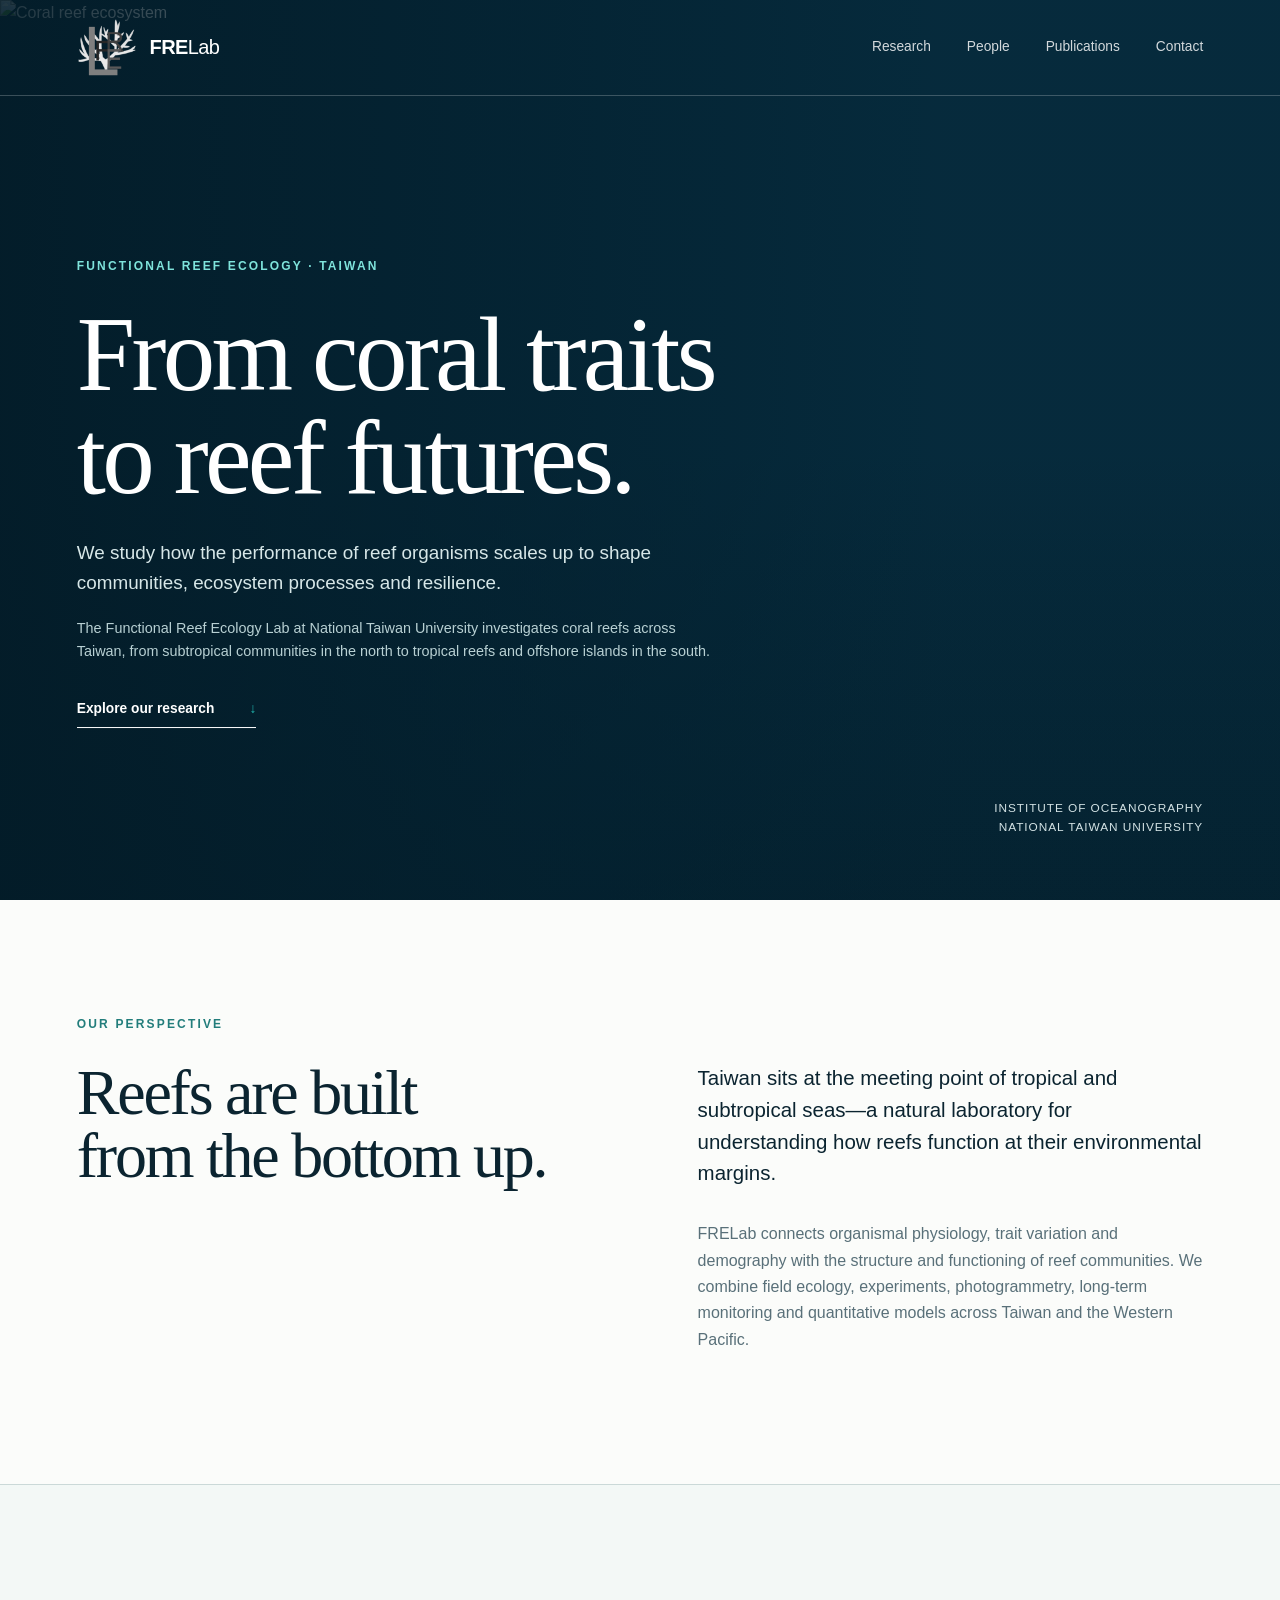
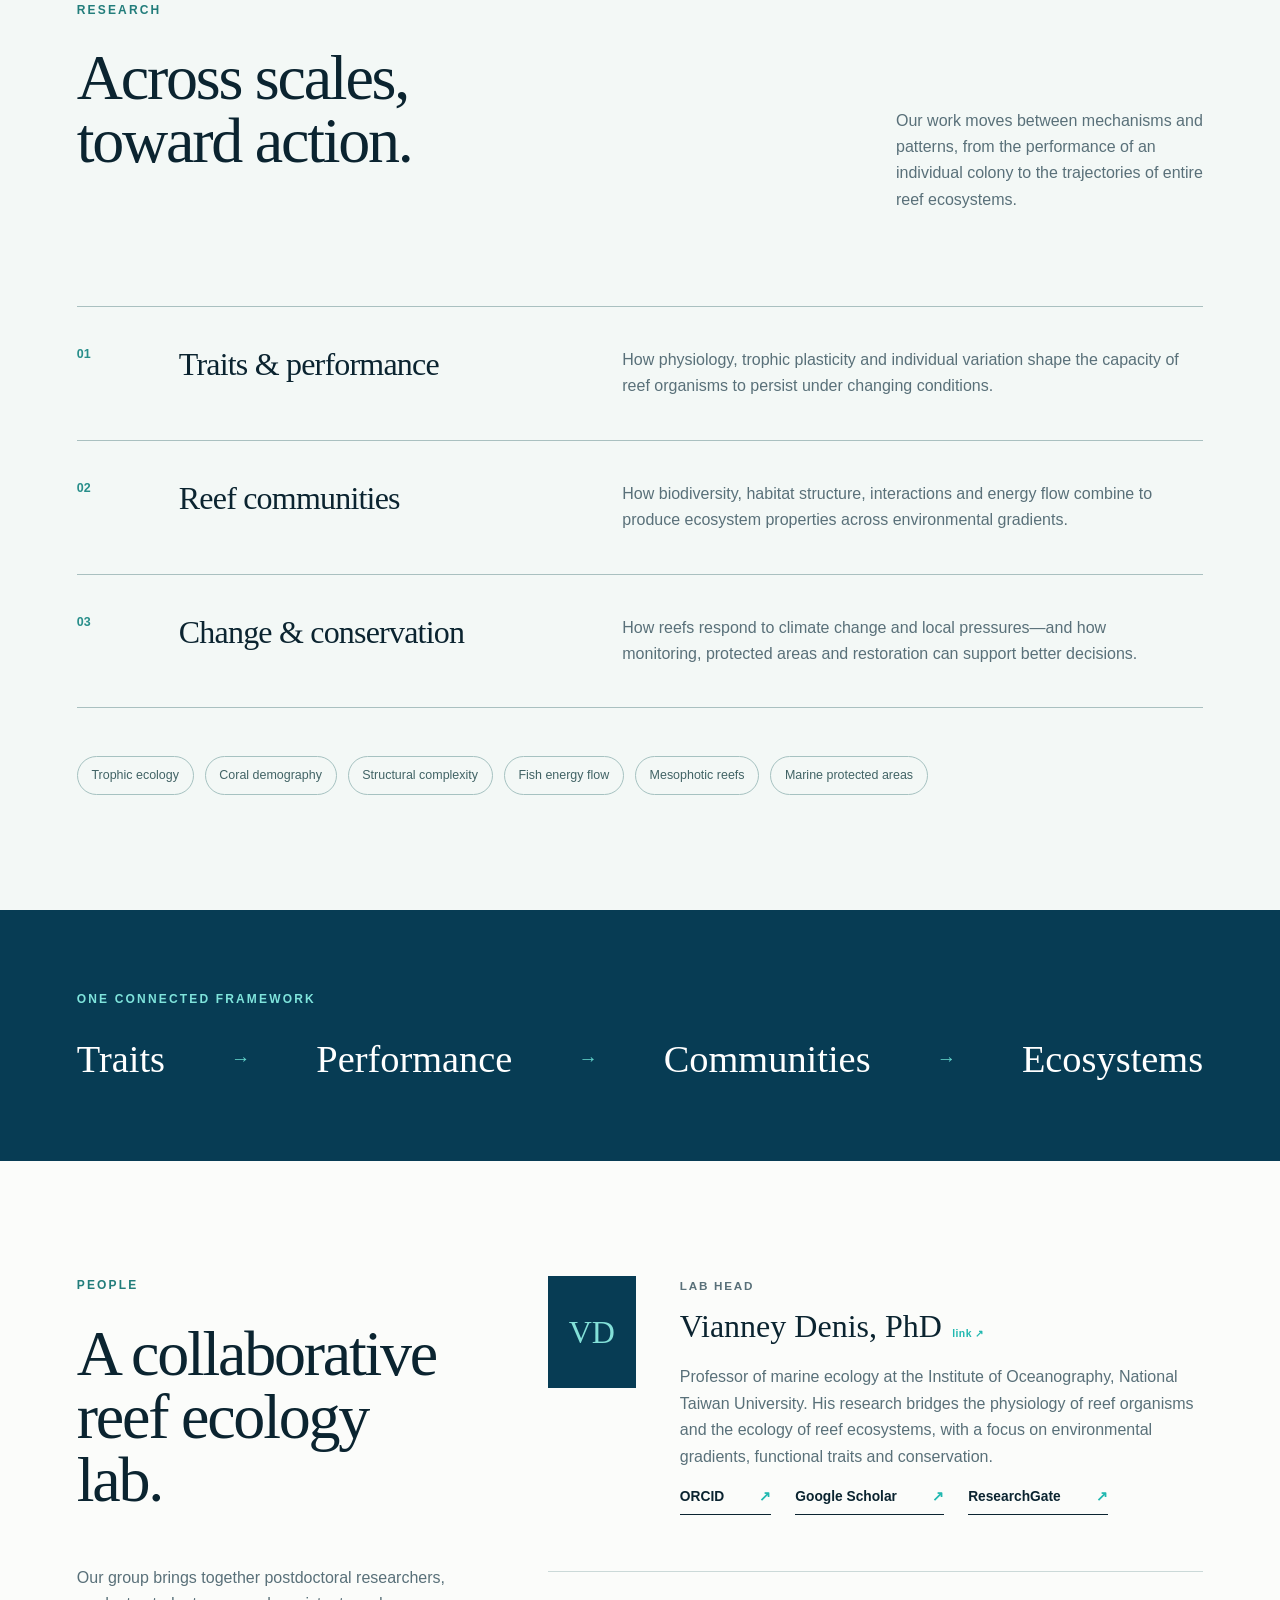
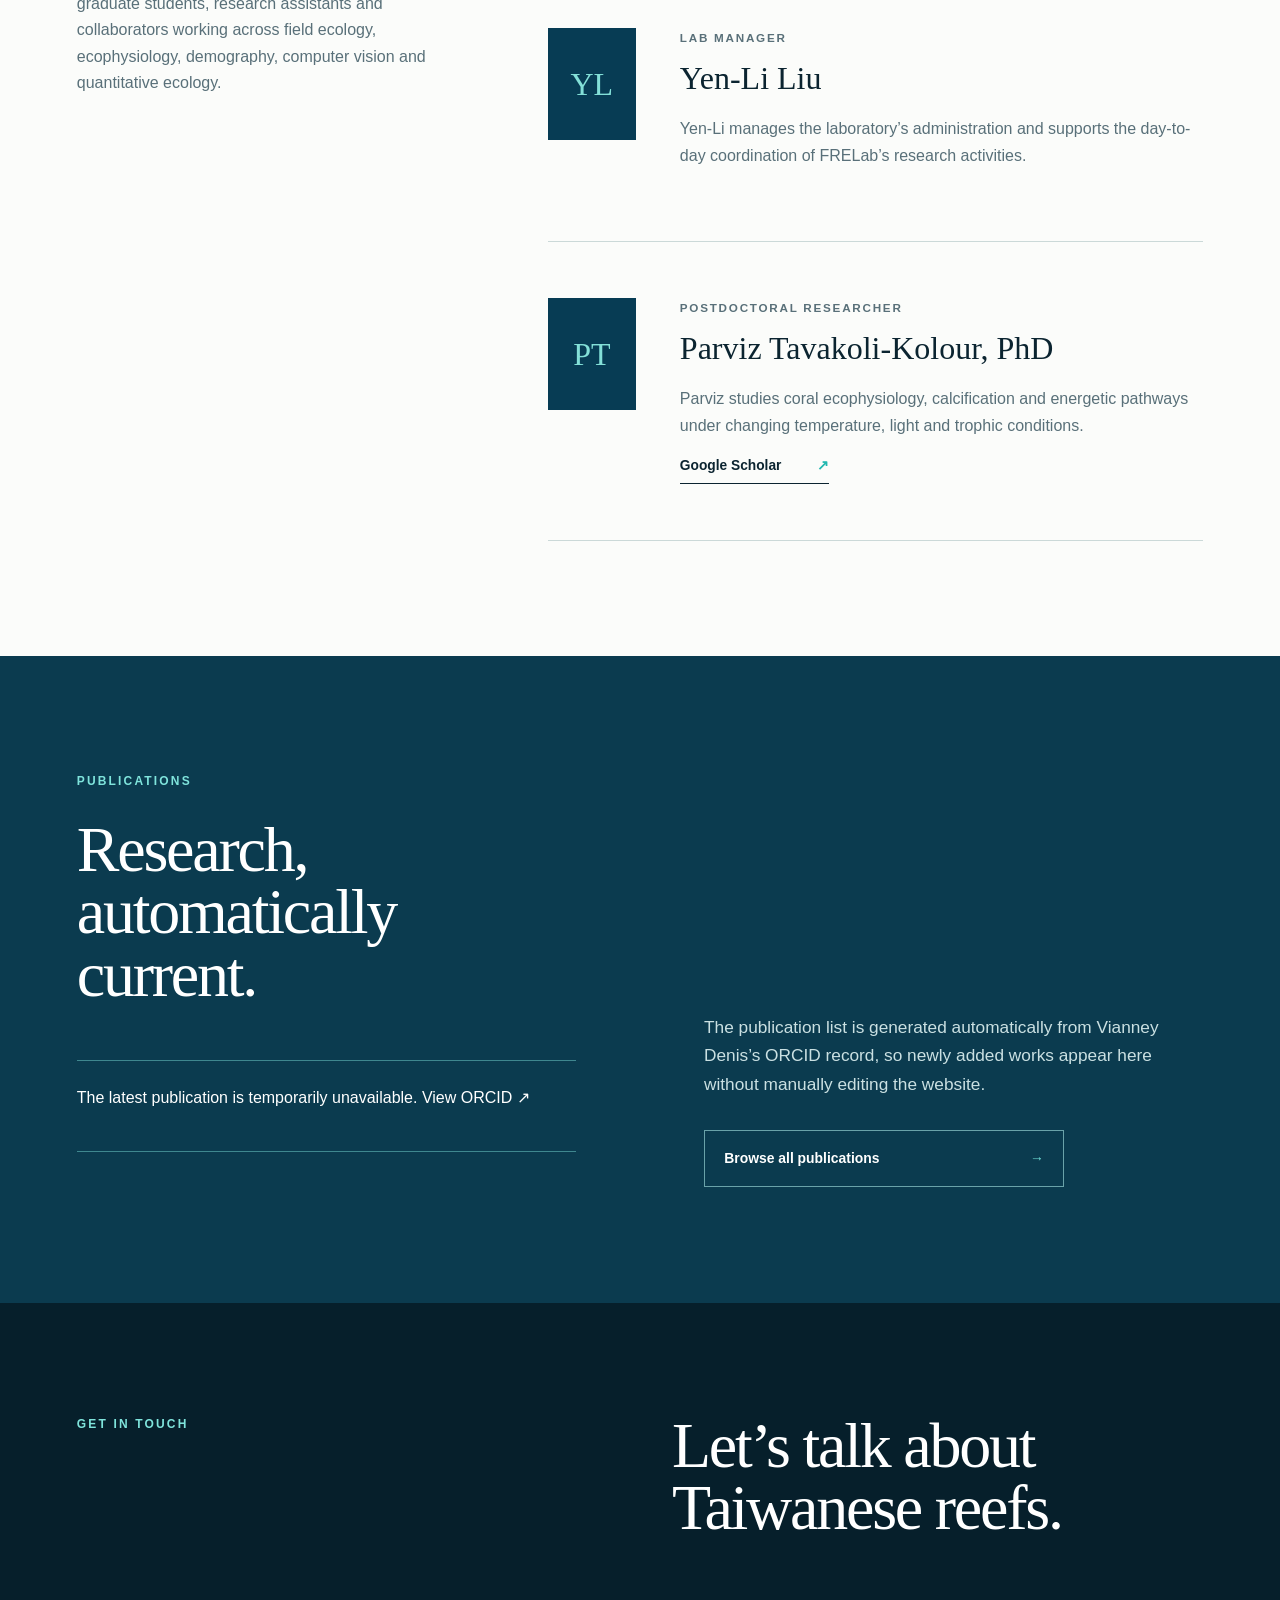
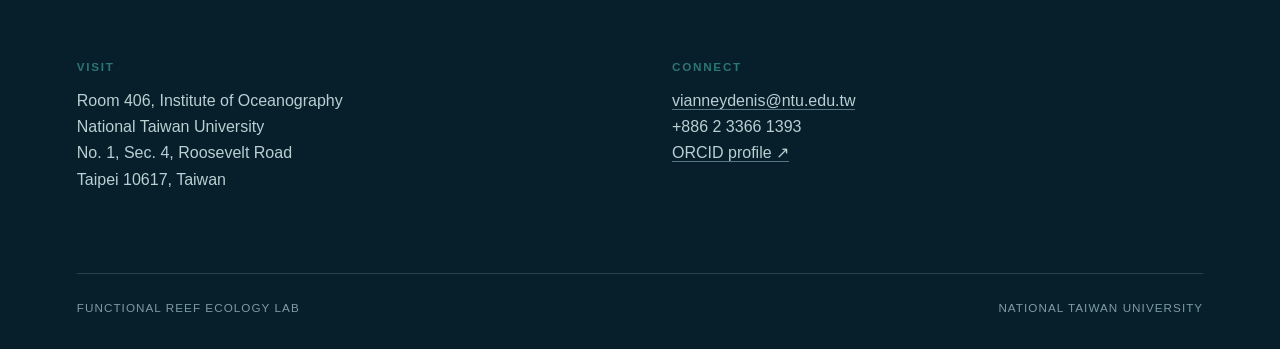
==== index.html @ 87654663 "Add JSON-LD structured data for FRELab Added structured data in JSON-LD format for the Functional Re" ====
<!doctype html>
<html lang="en">
<head>
  <meta charset="utf-8">
  <meta name="viewport" content="width=device-width, initial-scale=1">
  <meta name="google-site-verification"
    content="Ue0MdtuwjN1SpESiGgjMfUSFmOM5F8sFQWpg7HhYsVc">
  <title>Coral Reefs in Taiwan | Functional Reef Ecology Lab</title>
  <meta name="description"
    content="The Functional Reef Ecology Lab at National Taiwan University studies coral reefs across Taiwan, from organismal traits and demography to ecosystem functioning, resilience and conservation.">
  <link rel="canonical"
    href="https://ntu-frelab.github.io/FRELab/">
  <link rel="icon" href="favicon.png" type="image/png">
  <link rel="stylesheet" href="styles.css">
 <script type="application/ld+json">
{
  "@context": "https://schema.org",
  "@type": "ResearchOrganization",
  "name": "Functional Reef Ecology Lab",
  "alternateName": "FRELab",
  "url": "https://ntu-frelab.github.io/FRELab/",
  "logo": "https://ntu-frelab.github.io/FRELab/logo.png",
  "description": "The Functional Reef Ecology Lab at National Taiwan University investigates coral reefs across Taiwan, from organismal traits and demography to ecosystem functioning, resilience and conservation.",
  "parentOrganization": {
    "@type": "CollegeOrUniversity",
    "name": "National Taiwan University",
    "url": "https://www.ntu.edu.tw/english/"
  },
  "founder": {
    "@type": "Person",
    "name": "Vianney Denis",
    "sameAs": [
      "https://orcid.org/0000-0002-0914-5586",
      "https://scholar.google.com/citations?user=nASn9RYAAAAJ&hl=en",
      "https://www.researchgate.net/profile/Vianney-Denis"
    ]
  }
}
</script>
</head>
<body>
<main>
  <section class="hero">
    <header class="site-header">
  <a class="brand" href="index.html" aria-label="FRELab home">
    <img class="brand-logo" src="favicon.png" alt="">
    <span><b>FRE</b>Lab</span>
  </a>

  <nav aria-label="Main navigation">
    <a href="#research">Research</a>
    <a href="#people">People</a>
    <a href="publications.html">Publications</a>
    <a href="#contact">Contact</a>
  </nav>
</header>
    <img class="hero-image" src="/FRELab/reef-hero.jpg?v=2" alt="Coral reef ecosystem"><div class="hero-shade"></div>
    <div class="hero-copy">
      <p class="eyebrow light">Functional Reef Ecology · Taiwan</p>
      <h1>From coral traits<br>to reef futures.</h1>
      <p class="hero-intro">
        We study how the performance of reef organisms scales up to shape communities, ecosystem processes and resilience.
      </p>
      <p class="hero-location">
        The Functional Reef Ecology Lab at National Taiwan University investigates
        coral reefs across Taiwan, from subtropical communities in the north to
        tropical reefs and offshore islands in the south.
       </p>
      <a class="text-link light" href="#research">Explore our research <span>↓</span></a></div>
    <p class="hero-note">Institute of Oceanography<br>National Taiwan University</p>
  </section>

  <section class="intro section-pad"><p class="eyebrow">Our perspective</p><div class="intro-grid"><h2>Reefs are built<br>from the bottom up.</h2><div><p class="lead">Taiwan sits at the meeting point of tropical and subtropical seas—a natural laboratory for understanding how reefs function at their environmental margins.</p><p>FRELab connects organismal physiology, trait variation and demography with the structure and functioning of reef communities. We combine field ecology, experiments, photogrammetry, long-term monitoring and quantitative models across Taiwan and the Western Pacific.</p></div></div></section>

  <section id="research" class="research section-pad"><div class="section-top"><div><p class="eyebrow">Research</p><h2>Across scales,<br>toward action.</h2></div><p>Our work moves between mechanisms and patterns, from the performance of an individual colony to the trajectories of entire reef ecosystems.</p></div>
    <div class="research-list">
      <article><span>01</span><h3>Traits &amp; performance</h3><p>How physiology, trophic plasticity and individual variation shape the capacity of reef organisms to persist under changing conditions.</p></article>
      <article><span>02</span><h3>Reef communities</h3><p>How biodiversity, habitat structure, interactions and energy flow combine to produce ecosystem properties across environmental gradients.</p></article>
      <article><span>03</span><h3>Change &amp; conservation</h3><p>How reefs respond to climate change and local pressures—and how monitoring, protected areas and restoration can support better decisions.</p></article>
    </div>
    <div class="topics"><span>Trophic ecology</span><span>Coral demography</span><span>Structural complexity</span><span>Fish energy flow</span><span>Mesophotic reefs</span><span>Marine protected areas</span></div>
  </section>

  <section class="scale-band"><p class="eyebrow light">One connected framework</p><div class="scale-flow"><span>Traits</span><i>→</i><span>Performance</span><i>→</i><span>Communities</span><i>→</i><span>Ecosystems</span></div></section>

  <section id="people" class="people section-pad">
  <div class="people-title">
    <p class="eyebrow">People</p>

    <h2>
      A collaborative<br>
      reef ecology lab.
    </h2>

    <p class="people-summary">
      Our group brings together postdoctoral researchers, graduate students,
      research assistants and collaborators working across field ecology,
      ecophysiology, demography, computer vision and quantitative ecology.
    </p>
  </div>

  <div class="people-list">
    <div class="pi-card">
      <div class="initials">VD</div>

      <div>
        <p class="label">Lab head</p>
        <h3 class="pi-name">
  Vianney Denis, PhD
  <a
    class="name-link"
    href="https://www.oc.ntu.edu.tw/en/staffs-en/faculty-members/28133/"
    target="_blank"
    rel="noopener noreferrer"
  >link ↗</a>
</h3>

        <p>
          Professor of marine ecology at the Institute of Oceanography,
          National Taiwan University. His research bridges the physiology of
          reef organisms and the ecology of reef ecosystems, with a focus on
          environmental gradients, functional traits and conservation.
        </p>

        <div class="profile-links">
          <a
            class="text-link"
            href="https://orcid.org/0000-0002-0914-5586"
            target="_blank"
            rel="noreferrer"
          >
            ORCID <span>↗</span>
          </a>

          <a
            class="text-link"
            href="https://scholar.google.com/citations?user=nASn9RYAAAAJ&amp;hl=en"
            target="_blank"
            rel="noreferrer"
          >
            Google Scholar <span>↗</span>
          </a>

          <a
            class="text-link"
            href="https://www.researchgate.net/profile/Vianney-Denis?ev=hdr_xprf"
            target="_blank"
            rel="noreferrer"
          >
            ResearchGate <span>↗</span>
          </a>
        </div>
      </div>
    </div>

    <div class="pi-card">
      <div class="initials">YL</div>

      <div>
        <p class="label">Lab manager</p>
        <h3>Yen-Li Liu</h3>

        <p>
          Yen-Li manages the laboratory’s administration and supports the
          day-to-day coordination of FRELab’s research activities.
        </p>
      </div>
    </div>

    <div class="pi-card">
      <div class="initials">PT</div>

      <div>
        <p class="label">Postdoctoral researcher</p>
        <h3>Parviz Tavakoli-Kolour, PhD</h3>

        <p>
          Parviz studies coral ecophysiology, calcification and energetic
          pathways under changing temperature, light and trophic conditions.
        </p>

        <div class="profile-links">
          <a
            class="text-link"
            href="https://scholar.google.com/citations?user=l_zzIt8AAAAJ&hl=en"
            target="_blank"
            rel="noreferrer"
          >
            Google Scholar <span>↗</span>
          </a>
        </div>
      </div>
    </div>
  </div>
</section>    
<section class="publications-callout section-pad">
  <div>
    <p class="eyebrow light">Publications</p>

    <h2>
      Research,<br>
      automatically current.
    </h2>

    <!-- The newest publication appears beneath the heading -->
    <div id="latest-publication">
      <p class="latest-status">Loading latest publication…</p>
    </div>
  </div>

  <div>
    <p>
      The publication list is generated automatically from Vianney Denis’s
      ORCID record, so newly added works appear here without manually editing
      the website.
    </p>

    <a class="button-link" href="publications.html">
      Browse all publications <span>→</span>
    </a>
  </div>
</section>
</main>
<footer id="contact" class="footer"><div class="footer-heading"><p class="eyebrow light">Get in touch</p><h2>Let’s talk about Taiwanese reefs.</h2></div><div class="contact-grid"><div><p class="label">Visit</p><p>Room 406, Institute of Oceanography<br>National Taiwan University<br>No. 1, Sec. 4, Roosevelt Road<br>Taipei 10617, Taiwan</p></div><div><p class="label">Connect</p><p><a href="mailto:vianneydenis@ntu.edu.tw">vianneydenis@ntu.edu.tw</a><br>+886 2 3366 1393<br><a href="https://orcid.org/0000-0002-0914-5586" target="_blank" rel="noreferrer">ORCID profile ↗</a></p></div></div><div class="footer-base"><span>Functional Reef Ecology Lab</span><span>National Taiwan University</span></div></footer>
<script src="latest-publication.js"></script>
</body>
</html>
---- styles.css ----
:root{--ink:#0b2430;--ocean:#073c54;--deep:#062b3d;--aqua:#21b8b0;--foam:#f3f8f6;--paper:#fbfcfa;--line:#cbd9d8;--soft:#597079}*{box-sizing:border-box}html{scroll-behavior:smooth}body{margin:0;background:var(--paper);color:var(--ink);font-family:Arial,Helvetica,sans-serif;font-size:16px;line-height:1.65}a{color:inherit;text-decoration:none}.section-pad{padding:clamp(5rem,9vw,9rem) max(6vw,calc((100vw - 1240px)/2))}.eyebrow{margin:0 0 1.7rem;color:#227d7b;font-size:.75rem;font-weight:700;letter-spacing:.18em;text-transform:uppercase}.eyebrow.light{color:#7fe4dc}.label{margin:0 0 .7rem;color:#2d7575;font-size:.73rem;font-weight:700;letter-spacing:.15em;text-transform:uppercase}h1,h2,h3,p{margin-top:0}h1,h2{font-family:Georgia,'Times New Roman',serif;font-weight:400;letter-spacing:-.035em;line-height:.98}
.hero{min-height:760px;height:100svh;position:relative;overflow:hidden;background:var(--deep);color:#fff}
.hero-image{position:absolute;inset:0;width:100%;height:100%;object-fit:cover;object-position:center;display:block;z-index:0;transform:none}
.hero-shade{position:absolute;inset:0;z-index:1;background:linear-gradient(90deg,rgba(3,27,39,.88),rgba(3,31,45,.58) 42%,rgba(3,31,45,.05) 74%),linear-gradient(0deg,rgba(3,24,34,.45),transparent 50%)}.site-header{position:relative;z-index:5;height:96px;padding:0 6vw;display:flex;align-items:center;justify-content:space-between;border-bottom:1px solid rgba(255,255,255,.22);color:#fff}.brand{display:flex;align-items:center;gap:.8rem;font-size:1.25rem;letter-spacing:-.03em}.mark{display:flex;align-items:flex-end;gap:3px;width:23px;height:23px;transform:rotate(-15deg)}.mark span{width:5px;border-radius:5px 5px 1px 1px;background:#66ddd4}.mark span:nth-child(1){height:13px}.mark span:nth-child(2){height:22px}.mark span:nth-child(3){height:17px}.site-header nav{display:flex;gap:2.25rem;font-size:.86rem}.site-header nav a{opacity:.82}.site-header nav a:hover{opacity:1}.hero-copy{position:absolute;z-index:2;left:6vw;top:50%;transform:translateY(-41%);max-width:770px}.hero-copy h1{margin:0 0 1.75rem;font-size:clamp(4.4rem,8.2vw,8rem)}
.hero-intro{
  max-width:600px;
  margin-bottom:2rem;
  font-size:1.18rem;
  line-height:1.6;
  color:#d7e7e8
}

/* Smaller Taiwan-focused description */
.hero-location {
  max-width: 650px;
  margin: -0.8rem 0 2rem;
  color: #b8d0d3;
  font-size: 0.9rem;
  line-height: 1.6;
}

.text-link{display:inline-flex;align-items:center;gap:2.2rem;padding-bottom:.35rem;border-bottom:1px solid;font-size:.86rem;font-weight:700}.text-link.light{color:#fff}.text-link span{color:var(--aqua)}.hero-note{position:absolute;z-index:2;right:6vw;bottom:4rem;margin:0;text-align:right;font-size:.74rem;letter-spacing:.08em;line-height:1.55;text-transform:uppercase;color:#d3e2e4}
.intro{background:var(--paper)}.intro-grid{display:grid;grid-template-columns:1fr 1fr;gap:9vw;align-items:start}.intro h2,.section-top h2,.people-title h2{font-size:clamp(3.2rem,5vw,5.2rem)}.intro-grid>div p{color:var(--soft);max-width:620px}.intro-grid .lead{font-size:1.28rem;color:var(--ink);line-height:1.55;margin-bottom:2rem}.research{background:var(--foam);border-top:1px solid var(--line)}.section-top{display:grid;grid-template-columns:1.4fr .6fr;gap:8vw;align-items:end}.section-top>p{color:var(--soft);max-width:430px;margin-bottom:.8rem}.research-list{margin-top:5rem;border-top:1px solid #a9c0c0}.research-list article{display:grid;grid-template-columns:70px minmax(240px,.85fr) 1.2fr;gap:2rem;padding:2.5rem 0;border-bottom:1px solid #a9c0c0}.research-list article>span{color:#278e8a;font:700 .78rem Arial}.research-list h3{margin:0;font:400 2rem/1.1 Georgia,serif;letter-spacing:-.025em}.research-list p{margin:0;color:var(--soft);max-width:560px}.topics{display:flex;flex-wrap:wrap;gap:.7rem;margin-top:3rem}.topics span{padding:.5rem .85rem;border:1px solid #a6c2c1;border-radius:99px;font-size:.78rem;color:#416365}
.scale-band{padding:5rem 6vw;color:#fff;background:var(--ocean)}.scale-flow{display:flex;justify-content:space-between;align-items:center;gap:2rem;font:400 clamp(1.6rem,3vw,3.2rem) Georgia,serif}.scale-flow i{color:#62d3cb;font:normal 1.2rem Arial}.people{display:grid;grid-template-columns:.72fr 1.28fr;gap:8vw}.people-title{position:sticky;top:3rem;align-self:start}.pi-card{display:grid;grid-template-columns:100px 1fr;gap:2rem;padding-bottom:3.5rem;border-bottom:1px solid var(--line)}.initials{width:88px;height:112px;display:grid;place-items:center;background:var(--ocean);color:#83e0d8;font:400 2rem Georgia,serif}.pi-card h3{font:400 2rem/1.2 Georgia,serif;margin-bottom:1.2rem}.pi-card p{color:var(--soft)}.team-note{display:grid;grid-template-columns:100px 1fr;gap:2rem;padding-top:3rem}.team-note p:last-child{color:var(--soft);margin:0}.publications-callout{display:grid;grid-template-columns:1fr 1fr;gap:10vw;background:#0b3b4f;color:#fff;align-items:end}.publications-callout h2{font-size:clamp(3.2rem,5vw,5.4rem)}.publications-callout>div:last-child p{color:#cae0e2;font-size:1.08rem;max-width:520px}.button-link{display:flex;justify-content:space-between;max-width:360px;margin-top:2rem;padding:1rem 1.2rem;border:1px solid #6aa2a9;font-size:.87rem;font-weight:700}.button-link span{color:#70ded6}
.footer{padding:7rem 6vw 2rem;background:#061f2b;color:#fff}.footer-heading{display:grid;grid-template-columns:1fr 1fr;gap:4rem}.footer h2{font-size:clamp(3rem,5vw,5.4rem)}.contact-grid{display:grid;grid-template-columns:1fr 1fr;gap:4rem;margin:4rem 0}.contact-grid p:not(.label){color:#b9cfd2}.contact-grid a{border-bottom:1px solid #557681}.footer-base{padding-top:1.5rem;border-top:1px solid #27424d;display:flex;justify-content:space-between;color:#7f9ba1;font-size:.73rem;letter-spacing:.09em;text-transform:uppercase}
.pub-page{background:#f7faf8}.pub-header{background:var(--deep)}.pub-intro{padding-bottom:4rem}.pub-intro h1{font-size:clamp(4rem,8vw,8rem);margin-bottom:3rem}.pub-summary{display:grid;grid-template-columns:1fr 1fr;gap:5rem;border-top:1px solid var(--line);padding-top:1.5rem;color:var(--soft)}.pub-summary p{max-width:520px}.pub-summary a{justify-self:end;color:#167875;font-size:.85rem;font-weight:700}.pub-list{padding-top:2rem}.year-group{display:grid;grid-template-columns:180px 1fr;border-top:1px solid var(--line);padding:3rem 0}.year-group>h2{font-size:2.8rem;color:#197b78}.year-group article{display:grid;grid-template-columns:45px 1fr;gap:1rem;padding-bottom:2rem;margin-bottom:2rem;border-bottom:1px solid #d8e3e1}.year-group article>span{font-size:.7rem;color:#799092}.year-group article h3{font:400 1.2rem/1.4 Georgia,serif;margin:0 0 .5rem}.year-group article h3 a:hover{color:#157d79}.year-group article p{color:#698084;font-size:.82rem;margin:0}.pub-error{padding:4rem;background:#fff;border:1px solid var(--line)}.pub-error h2{font-size:2.2rem}.pub-error a{text-decoration:underline}.back-home{padding:0 6vw 5rem;color:#167875;font-weight:700}.pub-loading{display:flex;align-items:center;gap:1rem;padding:3rem 0;border-top:1px solid var(--line)}.pub-loading p{margin:0}.pub-loading span{width:18px;height:18px;border:2px solid var(--line);border-top-color:var(--aqua);border-radius:50%;animation:spin .8s linear infinite}@keyframes spin{to{transform:rotate(360deg)}}

/* Latest publication displayed on the homepage */
#latest-publication {
  max-width: 560px;
  margin: 2.2rem 0;
  padding: 1.5rem 0;
  border-top: 1px solid rgba(127, 228, 220, 0.45);
  border-bottom: 1px solid rgba(127, 228, 220, 0.45);
}

#latest-publication .latest-label {
  margin: 0 0 0.8rem;
  color: #7fe4dc;
  font-size: 0.72rem;
  font-weight: 700;
  letter-spacing: 0.15em;
  text-transform: uppercase;
}

#latest-publication h3 {
  margin: 0 0 0.8rem;
  color: #fff;
  font: 400 1.35rem/1.4 Georgia, "Times New Roman", serif;
  letter-spacing: -0.015em;
}

#latest-publication h3 a:hover {
  color: #7fe4dc;
}

#latest-publication .latest-meta {
  margin: 0;
  color: #a9cacc;
  font-size: 0.82rem;
  line-height: 1.5;
}

#latest-publication .latest-status {
  margin: 0;
  color: #a9cacc;
  font-size: 0.9rem;
}

@media(max-width:760px){.site-header{height:76px}.site-header nav{gap:1rem}.site-header nav a:nth-child(1),.site-header nav a:nth-child(2){display:none}.hero{min-height:680px}.hero-copy{top:48%;right:6vw}.hero-copy h1{font-size:clamp(3.5rem,16vw,5rem)}.hero-note{display:none}.intro-grid,.section-top,.people,.publications-callout,.pub-summary,.footer-heading{grid-template-columns:1fr}.intro-grid,.section-top{gap:2rem}.research-list article{grid-template-columns:35px 1fr;gap:1rem}.research-list article p{grid-column:2}.scale-flow{display:grid;grid-template-columns:1fr 28px}.scale-flow i:last-of-type{display:none}.people-title{position:static}.pi-card{grid-template-columns:70px 1fr}.initials{width:64px;height:84px;font-size:1.5rem}.team-note{grid-template-columns:70px 1fr}.contact-grid{grid-template-columns:1fr;gap:2rem}.footer-base{flex-direction:column;gap:.5rem}.year-group{grid-template-columns:1fr}.year-group>h2{margin-bottom:2rem}.pub-summary a{justify-self:start}}@media(prefers-reduced-motion:reduce){html{scroll-behavior:auto}.pub-loading span{animation:none}}
.people-title{position:static}.people-summary{max-width:430px;margin:2rem 0 0;color:var(--soft)}.profile-links{display:flex;flex-wrap:wrap;gap:1rem 1.5rem}

.site-header .brand-logo {
  display: block;
  flex: 0 0 60px;
  width: 60px;
  height: 60px;
  max-width: 60px;
  max-height: 60px;
  object-fit: contain;
}

/* GitHub Pages robustness: use a real full-size image instead of a CSS background. */
.people-list{min-width:0}
.people-list .pi-card{padding:3.5rem 0}
.people-list .pi-card:first-child{padding-top:0}

/* Small link beside Vianney Denis's name */
.pi-name {
  display: flex;
  align-items: baseline;
  flex-wrap: wrap;
  gap: 0.65rem;
}

.pi-name .name-link {
  font-family: Arial, Helvetica, sans-serif;
  font-size: 0.65rem;
  font-weight: 600;
  line-height: 1;
  color: var(--aqua);
  text-decoration: none;
  letter-spacing: 0.04em;
}

.pi-name .name-link:hover {
  text-decoration: underline;
}
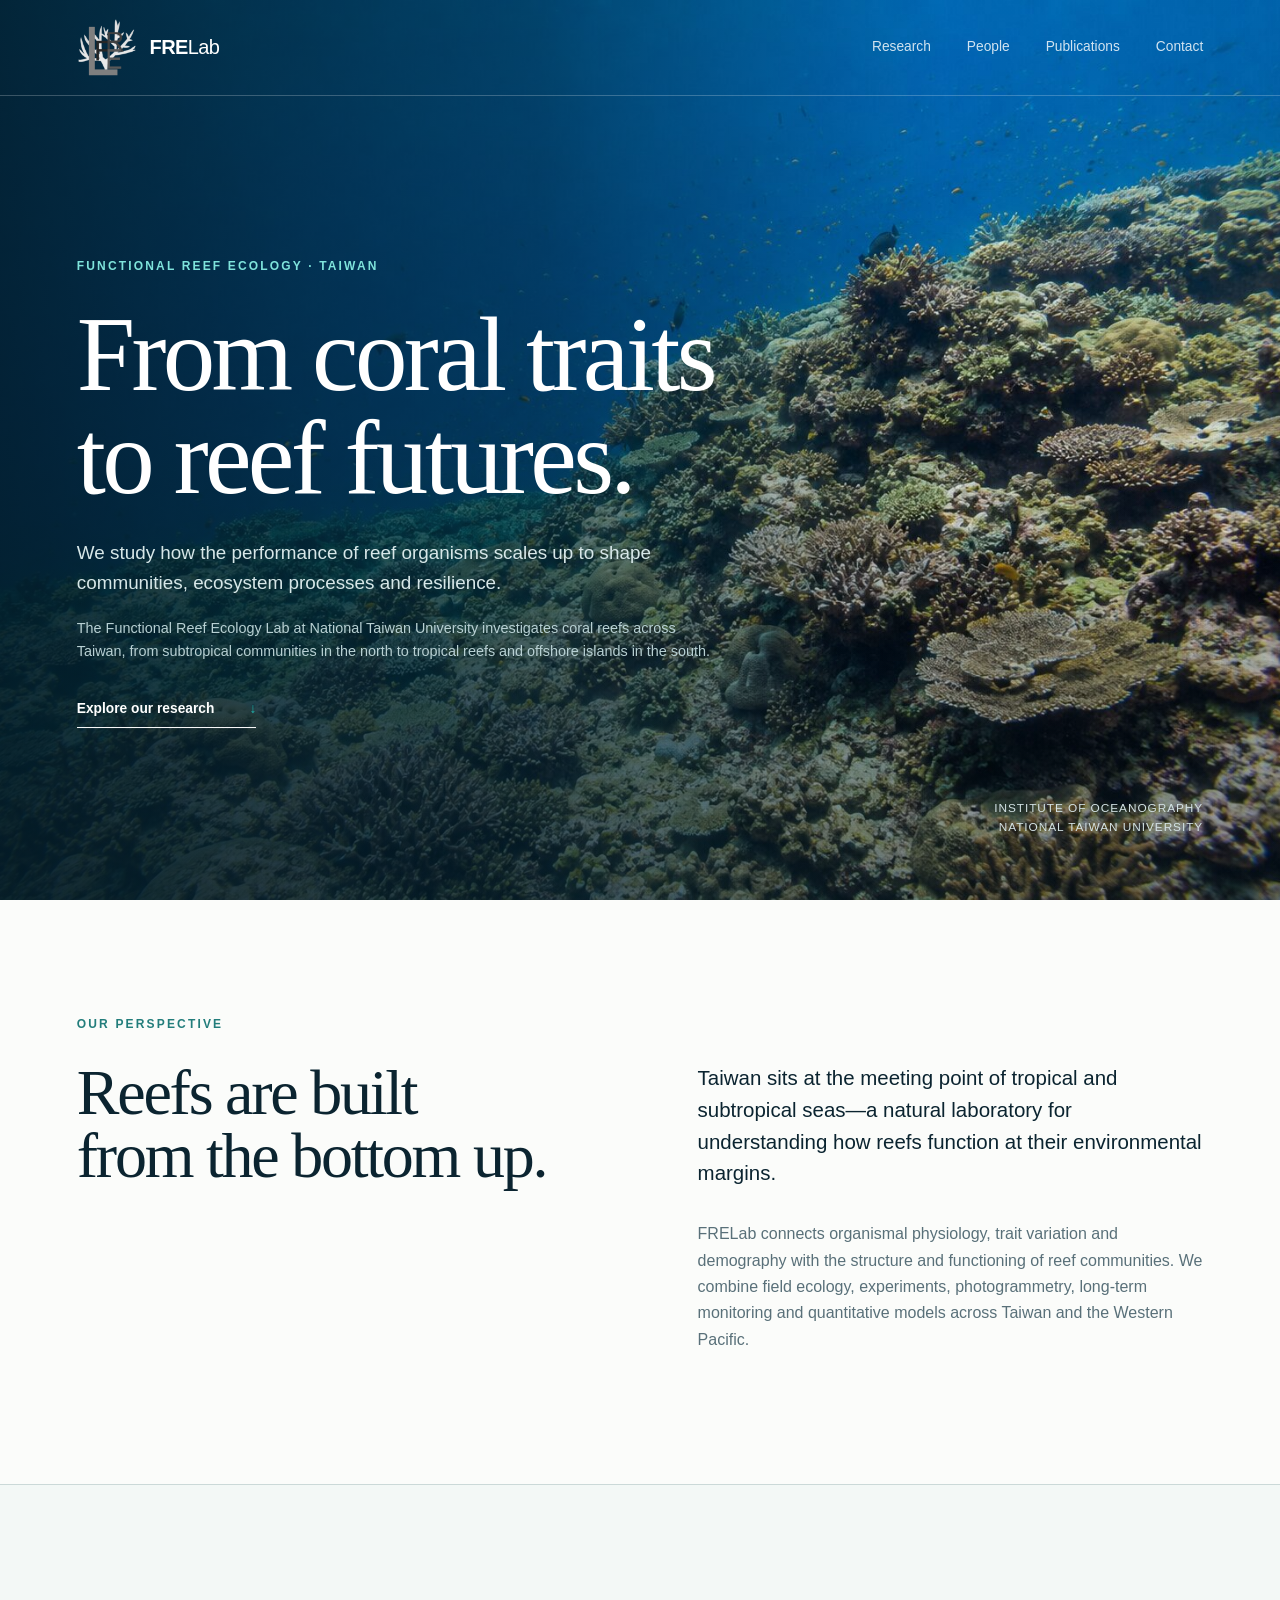
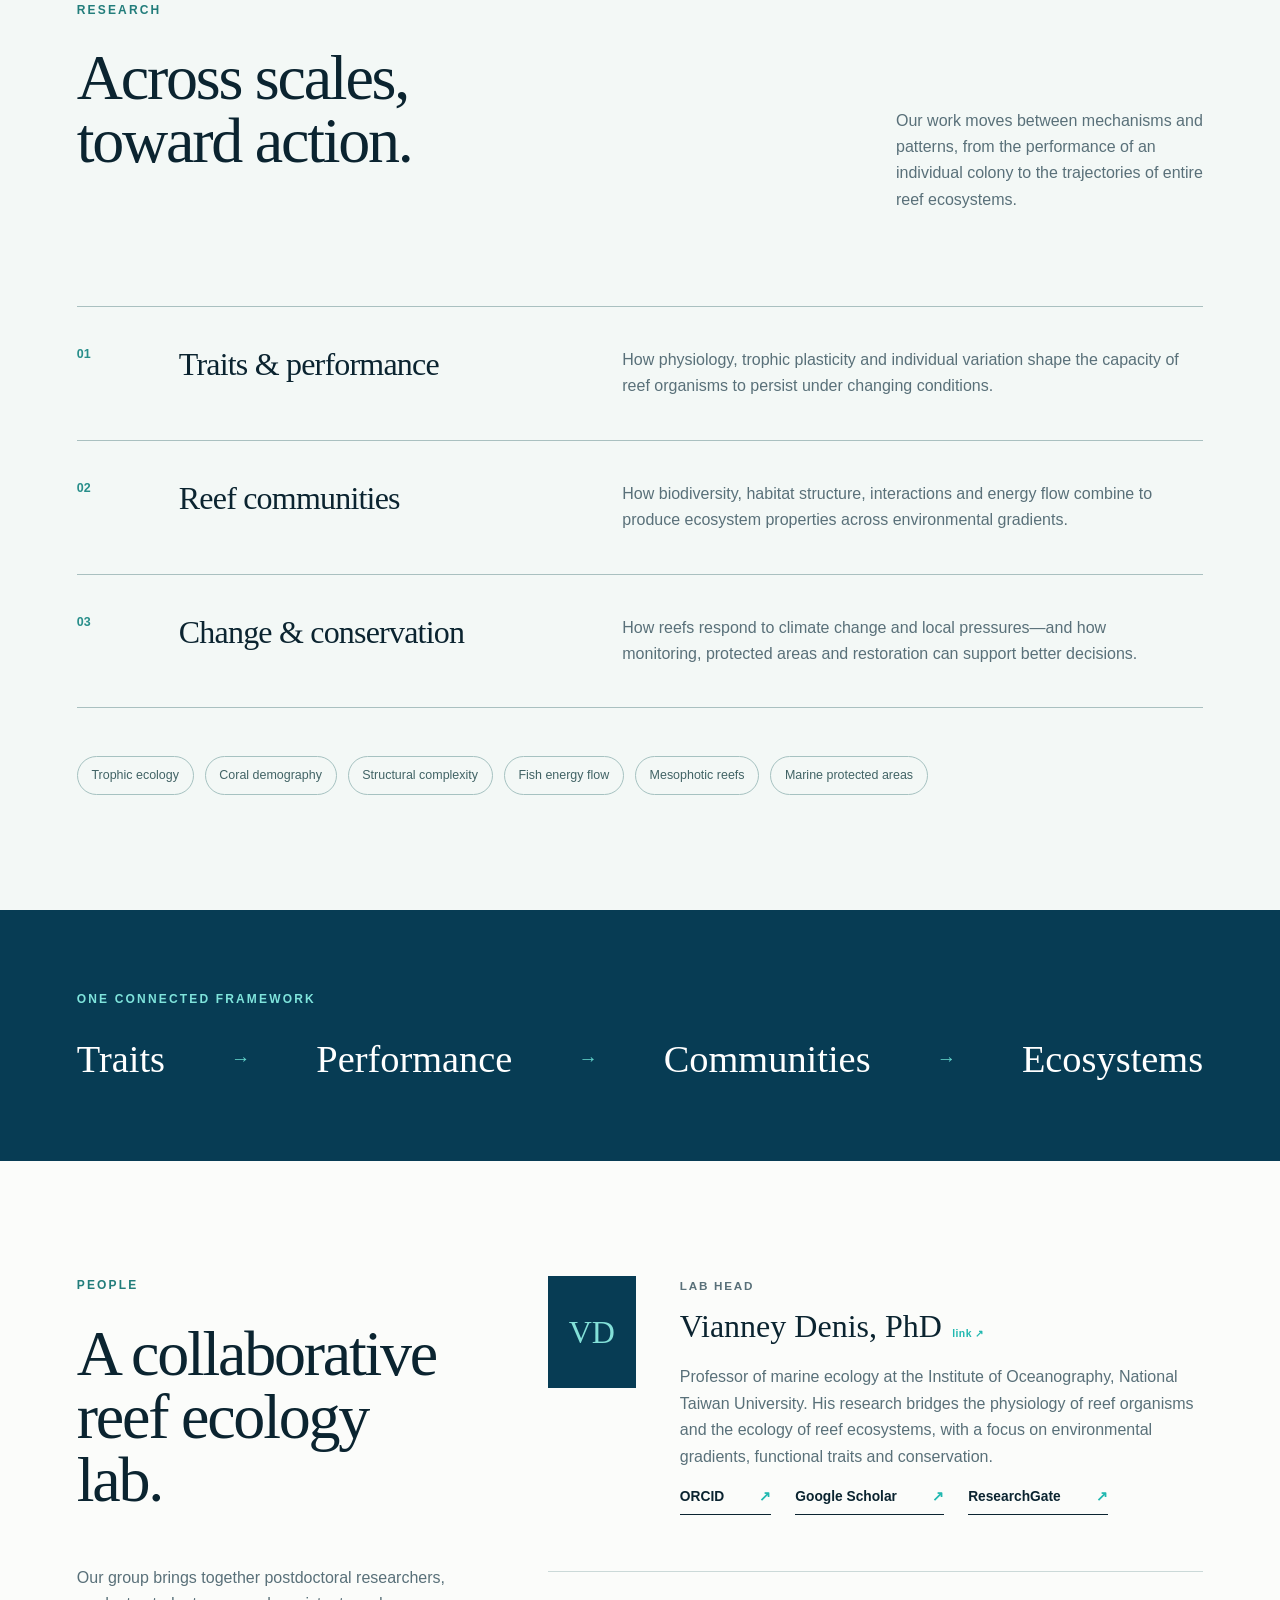
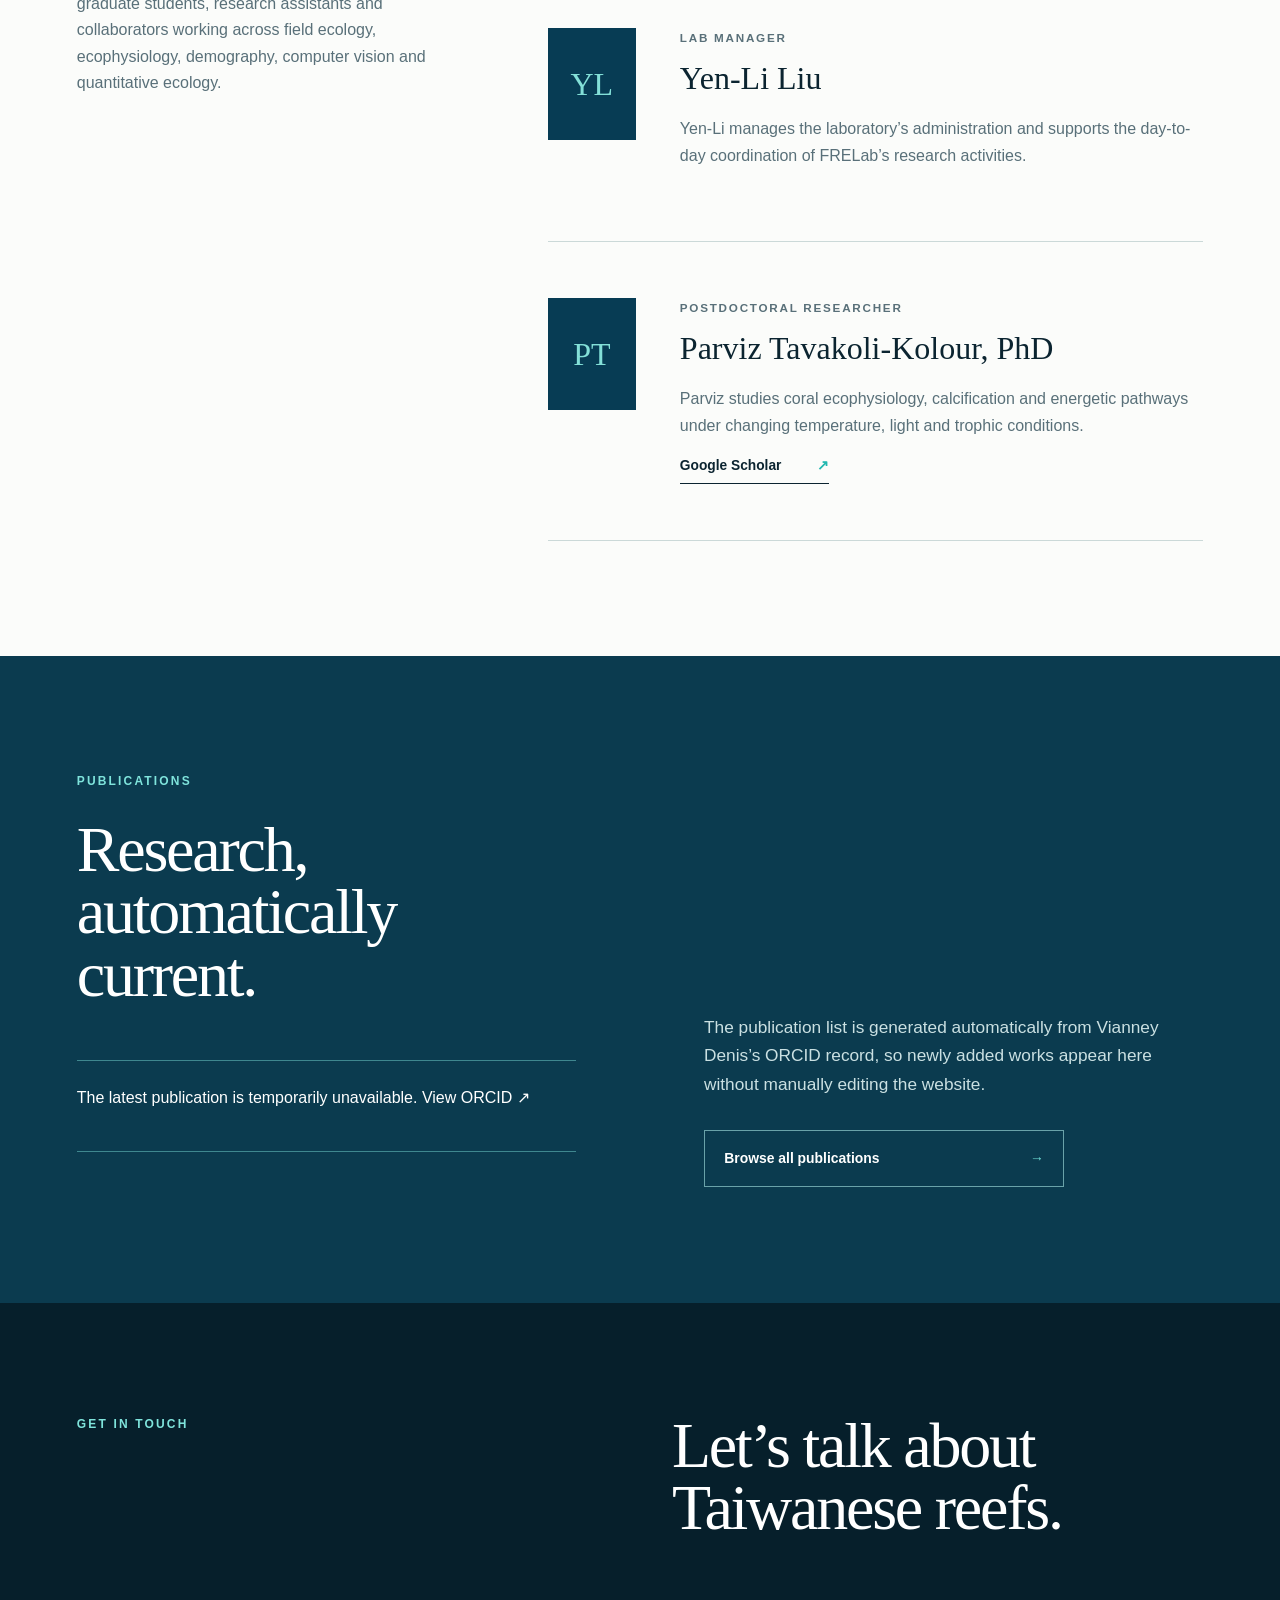
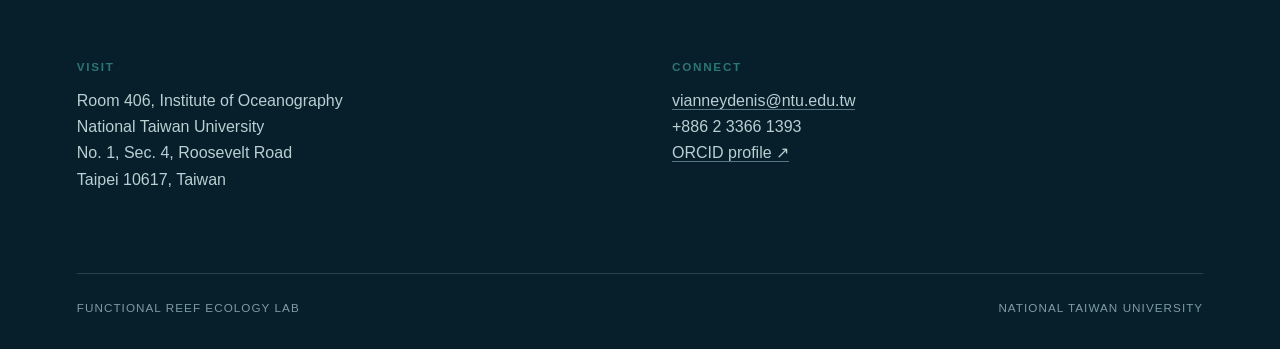
==== commit 205a6d4c: "Update hero image source in index.html" ====
--- a/index.html
+++ b/index.html
@@ -3,40 +3,104 @@
 <head>
   <meta charset="utf-8">
   <meta name="viewport" content="width=device-width, initial-scale=1">
-  <meta name="google-site-verification"
-    content="Ue0MdtuwjN1SpESiGgjMfUSFmOM5F8sFQWpg7HhYsVc">
-  <title>Coral Reefs in Taiwan | Functional Reef Ecology Lab</title>
-  <meta name="description"
-    content="The Functional Reef Ecology Lab at National Taiwan University studies coral reefs across Taiwan, from organismal traits and demography to ecosystem functioning, resilience and conservation.">
-  <link rel="canonical"
-    href="https://ntu-frelab.github.io/FRELab/">
-  <link rel="icon" href="favicon.png" type="image/png">
+
+  <meta
+    name="google-site-verification"
+    content="Ue0MdtuwjN1SpESiGgjMfUSFmOM5F8sFQWpg7HhYsVc"
+  >
+
+  <title>Functional Reef Ecology Lab | National Taiwan University</title>
+
+  <meta
+    name="description"
+    content="The Functional Reef Ecology Lab at National Taiwan University studies coral reefs across Taiwan, from organismal traits and demography to ecosystem functioning, resilience and conservation."
+  >
+
+  <link
+    rel="canonical"
+    href="https://ntu-frelab.github.io/"
+  >
+
+  <!-- Site name used by Google and social platforms -->
+  <meta
+    property="og:site_name"
+    content="Functional Reef Ecology Lab"
+  >
+
+  <meta
+    property="og:title"
+    content="Functional Reef Ecology Lab | National Taiwan University"
+  >
+
+  <meta
+    property="og:description"
+    content="The Functional Reef Ecology Lab at National Taiwan University studies coral reefs across Taiwan, from organismal traits and demography to ecosystem functioning, resilience and conservation."
+  >
+
+  <meta
+    property="og:url"
+    content="https://ntu-frelab.github.io/"
+  >
+
+  <meta
+    property="og:type"
+    content="website"
+  >
+
+  <!-- Lab logo shown in browser tabs and potentially Google results -->
+  <link
+    rel="icon"
+    type="image/png"
+    href="https://ntu-frelab.github.io/favicon.png"
+  >
+
   <link rel="stylesheet" href="styles.css">
- <script type="application/ld+json">
-{
-  "@context": "https://schema.org",
-  "@type": "ResearchOrganization",
-  "name": "Functional Reef Ecology Lab",
-  "alternateName": "FRELab",
-  "url": "https://ntu-frelab.github.io/FRELab/",
-  "logo": "https://ntu-frelab.github.io/FRELab/logo.png",
-  "description": "The Functional Reef Ecology Lab at National Taiwan University investigates coral reefs across Taiwan, from organismal traits and demography to ecosystem functioning, resilience and conservation.",
-  "parentOrganization": {
-    "@type": "CollegeOrUniversity",
-    "name": "National Taiwan University",
-    "url": "https://www.ntu.edu.tw/english/"
-  },
-  "founder": {
-    "@type": "Person",
-    "name": "Vianney Denis",
-    "sameAs": [
-      "https://orcid.org/0000-0002-0914-5586",
-      "https://scholar.google.com/citations?user=nASn9RYAAAAJ&hl=en",
-      "https://www.researchgate.net/profile/Vianney-Denis"
+
+  <!-- Structured information for search engines -->
+  <script type="application/ld+json">
+  {
+    "@context": "https://schema.org",
+    "@graph": [
+      {
+        "@type": "WebSite",
+        "@id": "https://ntu-frelab.github.io/#website",
+        "url": "https://ntu-frelab.github.io/",
+        "name": "Functional Reef Ecology Lab",
+        "alternateName": "FRELab",
+        "description": "The Functional Reef Ecology Lab at National Taiwan University studies coral reefs across Taiwan.",
+        "publisher": {
+          "@id": "https://ntu-frelab.github.io/#organization"
+        }
+      },
+      {
+        "@type": "ResearchOrganization",
+        "@id": "https://ntu-frelab.github.io/#organization",
+        "name": "Functional Reef Ecology Lab",
+        "alternateName": "FRELab",
+        "url": "https://ntu-frelab.github.io/",
+        "logo": {
+          "@type": "ImageObject",
+          "url": "https://ntu-frelab.github.io/favicon.png"
+        },
+        "description": "The Functional Reef Ecology Lab at National Taiwan University investigates coral reefs across Taiwan, from organismal traits and demography to ecosystem functioning, resilience and conservation.",
+        "parentOrganization": {
+          "@type": "CollegeOrUniversity",
+          "name": "National Taiwan University",
+          "url": "https://www.ntu.edu.tw/english/"
+        },
+        "founder": {
+          "@type": "Person",
+          "name": "Vianney Denis",
+          "sameAs": [
+            "https://orcid.org/0000-0002-0914-5586",
+            "https://scholar.google.com/citations?user=nASn9RYAAAAJ&hl=en",
+            "https://www.researchgate.net/profile/Vianney-Denis"
+          ]
+        }
+      }
     ]
   }
-}
-</script>
+  </script>
 </head>
 <body>
 <main>
@@ -54,7 +118,7 @@
     <a href="#contact">Contact</a>
   </nav>
 </header>
-    <img class="hero-image" src="/FRELab/reef-hero.jpg?v=2" alt="Coral reef ecosystem"><div class="hero-shade"></div>
+    <img class="hero-image" src="/reef-hero.jpg?v=2" alt="Coral reef ecosystem"><div class="hero-shade"></div>
     <div class="hero-copy">
       <p class="eyebrow light">Functional Reef Ecology · Taiwan</p>
       <h1>From coral traits<br>to reef futures.</h1>
